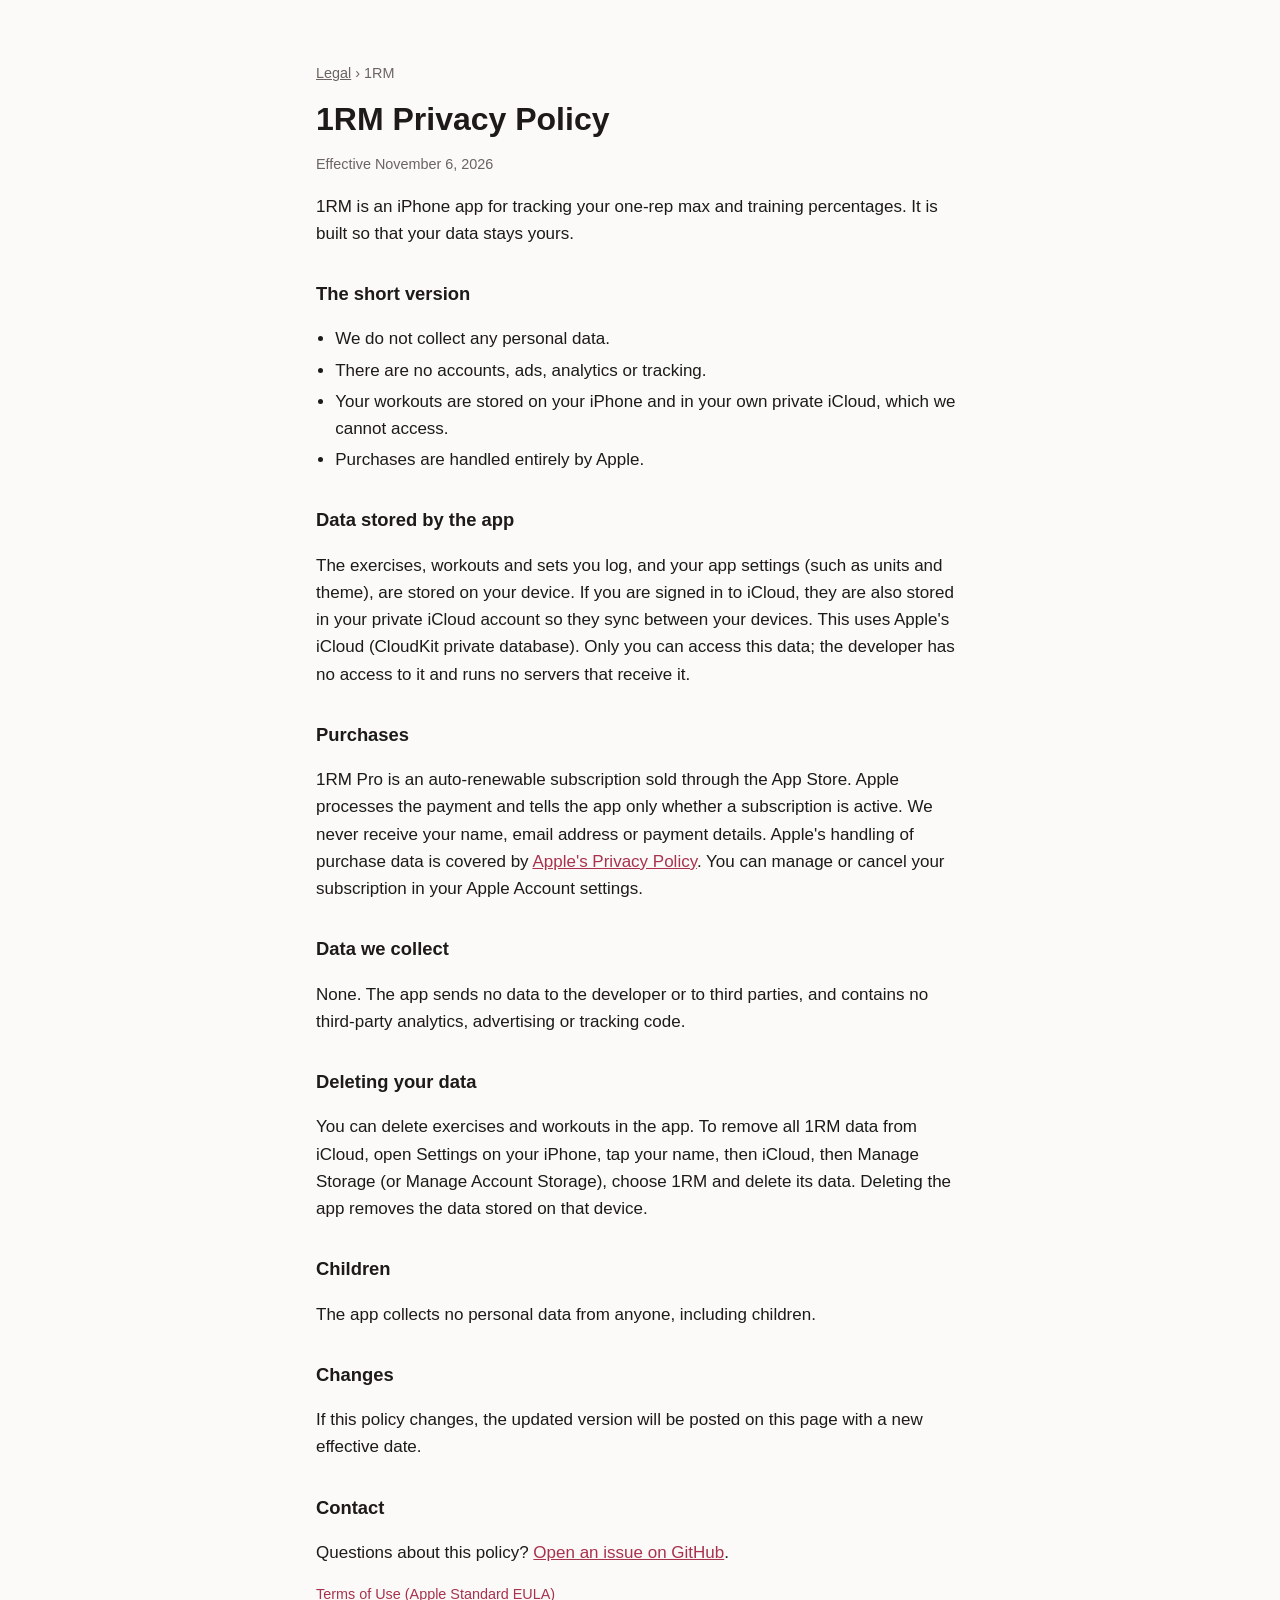
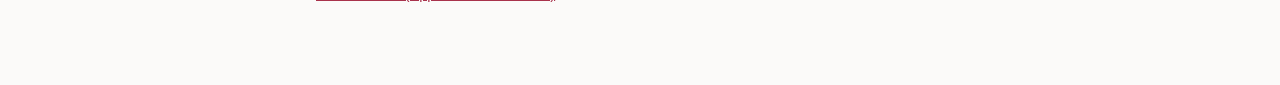
==== 1rm/privacy/index.html @ 7da2c037 "Add 1RM privacy policy and legal index Co-Authored-By: Claude Opus 5.5 <noreply@anthropic.com>" ====
<!doctype html>
<html lang="en">
<head>
<meta charset="utf-8">
<meta name="viewport" content="width=device-width, initial-scale=1">
<title>1RM Privacy Policy</title>
<link rel="stylesheet" href="../../style.css">
</head>
<body>
<main>
<p class="crumb"><a href="../../">Legal</a> › 1RM</p>
<h1>1RM Privacy Policy</h1>
<p class="meta">Effective November 6, 2026</p>

<p>1RM is an iPhone app for tracking your one-rep max and training percentages. It is built so that your data stays yours.</p>

<h2>The short version</h2>
<ul>
<li>We do not collect any personal data.</li>
<li>There are no accounts, ads, analytics or tracking.</li>
<li>Your workouts are stored on your iPhone and in your own private iCloud, which we cannot access.</li>
<li>Purchases are handled entirely by Apple.</li>
</ul>

<h2>Data stored by the app</h2>
<p>The exercises, workouts and sets you log, and your app settings (such as units and theme), are stored on your device. If you are signed in to iCloud, they are also stored in your private iCloud account so they sync between your devices. This uses Apple's iCloud (CloudKit private database). Only you can access this data; the developer has no access to it and runs no servers that receive it.</p>

<h2>Purchases</h2>
<p>1RM Pro is an auto-renewable subscription sold through the App Store. Apple processes the payment and tells the app only whether a subscription is active. We never receive your name, email address or payment details. Apple's handling of purchase data is covered by <a href="https://www.apple.com/legal/privacy/">Apple's Privacy Policy</a>. You can manage or cancel your subscription in your Apple Account settings.</p>

<h2>Data we collect</h2>
<p>None. The app sends no data to the developer or to third parties, and contains no third-party analytics, advertising or tracking code.</p>

<h2>Deleting your data</h2>
<p>You can delete exercises and workouts in the app. To remove all 1RM data from iCloud, open Settings on your iPhone, tap your name, then iCloud, then Manage Storage (or Manage Account Storage), choose 1RM and delete its data. Deleting the app removes the data stored on that device.</p>

<h2>Children</h2>
<p>The app collects no personal data from anyone, including children.</p>

<h2>Changes</h2>
<p>If this policy changes, the updated version will be posted on this page with a new effective date.</p>

<h2>Contact</h2>
<p>Questions about this policy? <a href="https://github.com/mmessell/legal/issues">Open an issue on GitHub</a>.</p>

<p class="meta"><a href="https://www.apple.com/legal/internet-services/itunes/dev/stdeula/">Terms of Use (Apple Standard EULA)</a></p>
</main>
</body>
</html>
---- style.css ----
:root {
  --bg: #fbfaf9;
  --text: #1d1a19;
  --muted: #6b6461;
  --link: #a8324c;
  --rule: #e6e1de;
}
@media (prefers-color-scheme: dark) {
  :root {
    --bg: #161414;
    --text: #f2eeec;
    --muted: #a59d99;
    --link: #f08aa0;
    --rule: #2e2a29;
  }
}
* { box-sizing: border-box; }
body {
  margin: 0;
  background: var(--bg);
  color: var(--text);
  font: 17px/1.6 -apple-system, BlinkMacSystemFont, "SF Pro Text", "Helvetica Neue", Arial, sans-serif;
}
main { max-width: 680px; margin: 0 auto; padding: 48px 16px 64px; }
h1 { font-size: 2rem; line-height: 1.2; margin: 0 0 4px; }
h2 { font-size: 1.15rem; margin: 2rem 0 0.5rem; }
a { color: var(--link); }
.meta, .crumb { color: var(--muted); font-size: 0.9rem; }
.crumb a { color: var(--muted); }
ul { padding-left: 1.2rem; }
li + li { margin-top: 0.25rem; }
.apps { list-style: none; padding: 0; }
.apps li { padding: 12px 0; border-top: 1px solid var(--rule); }
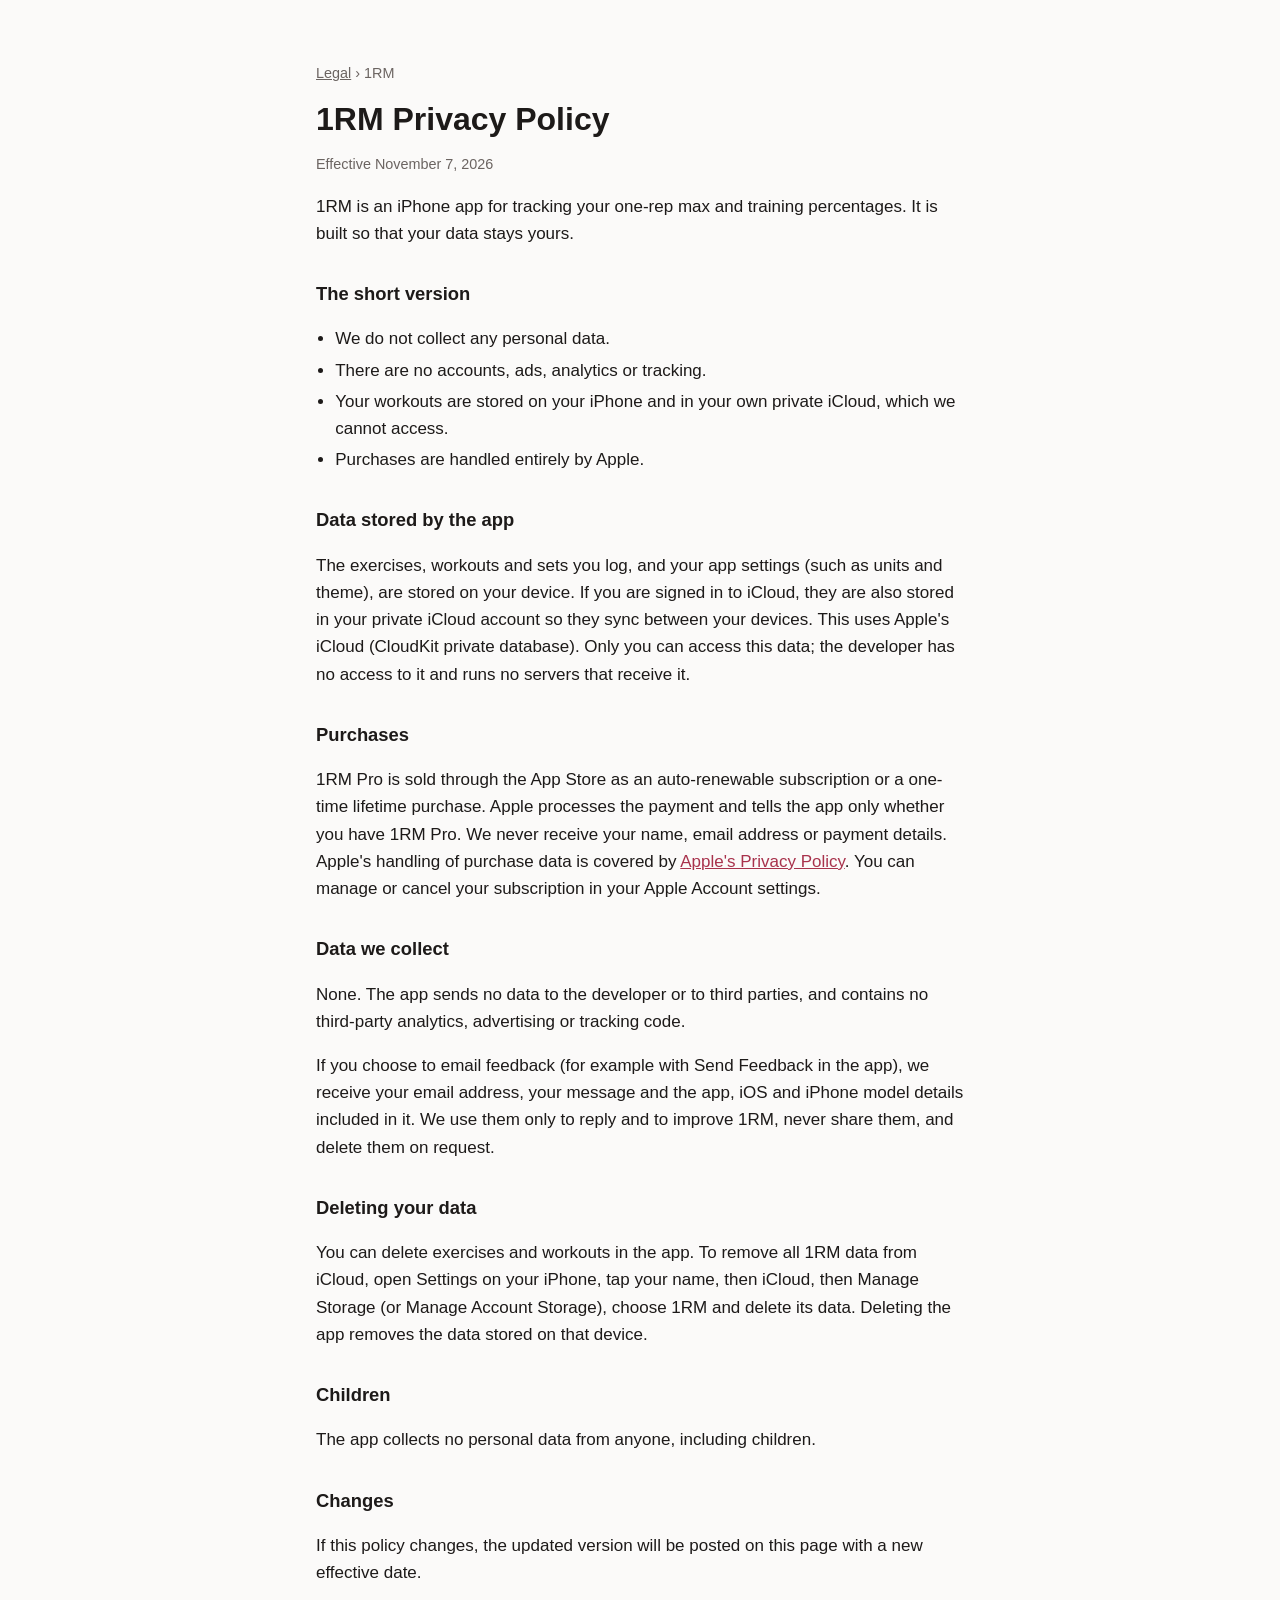
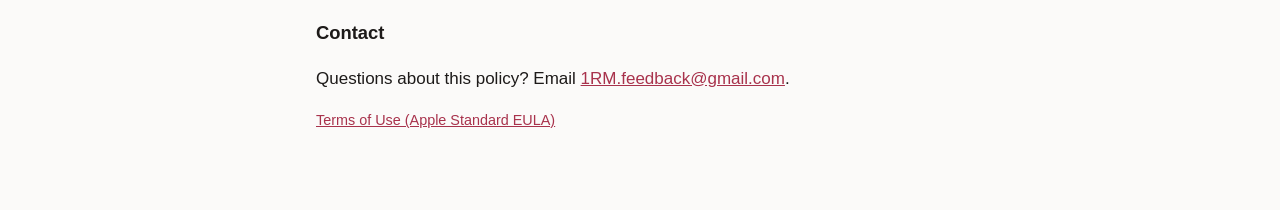
==== commit f4466aa7: "1RM: feedback email, lifetime purchase, restore steps Contact moves from GitHub issues to 1RM.feedba" ====
--- a/1rm/privacy/index.html
+++ b/1rm/privacy/index.html
@@ -10,7 +10,7 @@
 <main>
 <p class="crumb"><a href="../../">Legal</a> › 1RM</p>
 <h1>1RM Privacy Policy</h1>
-<p class="meta">Effective November 6, 2026</p>
+<p class="meta">Effective November 7, 2026</p>
 
 <p>1RM is an iPhone app for tracking your one-rep max and training percentages. It is built so that your data stays yours.</p>
 
@@ -26,10 +26,11 @@
 <p>The exercises, workouts and sets you log, and your app settings (such as units and theme), are stored on your device. If you are signed in to iCloud, they are also stored in your private iCloud account so they sync between your devices. This uses Apple's iCloud (CloudKit private database). Only you can access this data; the developer has no access to it and runs no servers that receive it.</p>
 
 <h2>Purchases</h2>
-<p>1RM Pro is an auto-renewable subscription sold through the App Store. Apple processes the payment and tells the app only whether a subscription is active. We never receive your name, email address or payment details. Apple's handling of purchase data is covered by <a href="https://www.apple.com/legal/privacy/">Apple's Privacy Policy</a>. You can manage or cancel your subscription in your Apple Account settings.</p>
+<p>1RM Pro is sold through the App Store as an auto-renewable subscription or a one-time lifetime purchase. Apple processes the payment and tells the app only whether you have 1RM Pro. We never receive your name, email address or payment details. Apple's handling of purchase data is covered by <a href="https://www.apple.com/legal/privacy/">Apple's Privacy Policy</a>. You can manage or cancel your subscription in your Apple Account settings.</p>
 
 <h2>Data we collect</h2>
 <p>None. The app sends no data to the developer or to third parties, and contains no third-party analytics, advertising or tracking code.</p>
+<p>If you choose to email feedback (for example with Send Feedback in the app), we receive your email address, your message and the app, iOS and iPhone model details included in it. We use them only to reply and to improve 1RM, never share them, and delete them on request.</p>
 
 <h2>Deleting your data</h2>
 <p>You can delete exercises and workouts in the app. To remove all 1RM data from iCloud, open Settings on your iPhone, tap your name, then iCloud, then Manage Storage (or Manage Account Storage), choose 1RM and delete its data. Deleting the app removes the data stored on that device.</p>
@@ -41,7 +42,7 @@
 <p>If this policy changes, the updated version will be posted on this page with a new effective date.</p>
 
 <h2>Contact</h2>
-<p>Questions about this policy? <a href="https://github.com/mmessell/legal/issues">Open an issue on GitHub</a>.</p>
+<p>Questions about this policy? Email <a href="mailto:1RM.feedback@gmail.com">1RM.feedback@gmail.com</a>.</p>
 
 <p class="meta"><a href="https://www.apple.com/legal/internet-services/itunes/dev/stdeula/">Terms of Use (Apple Standard EULA)</a></p>
 </main>
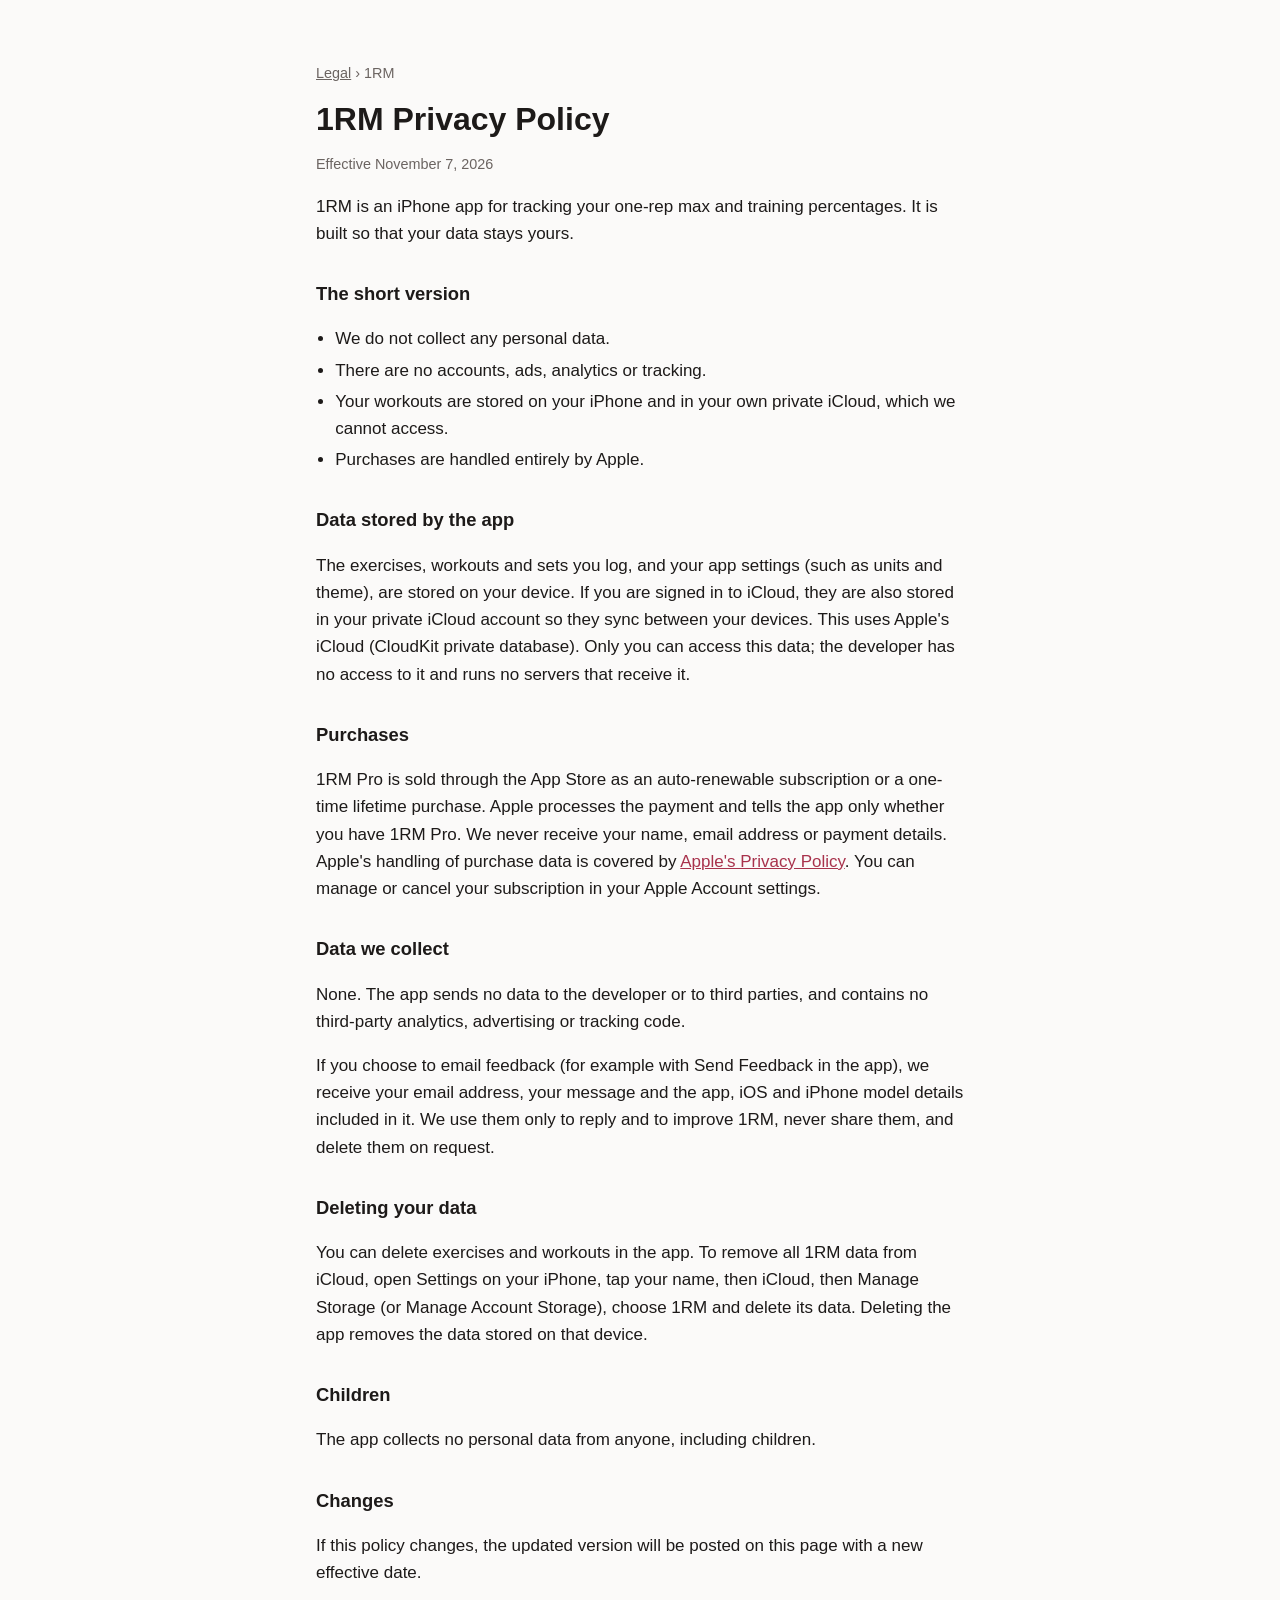
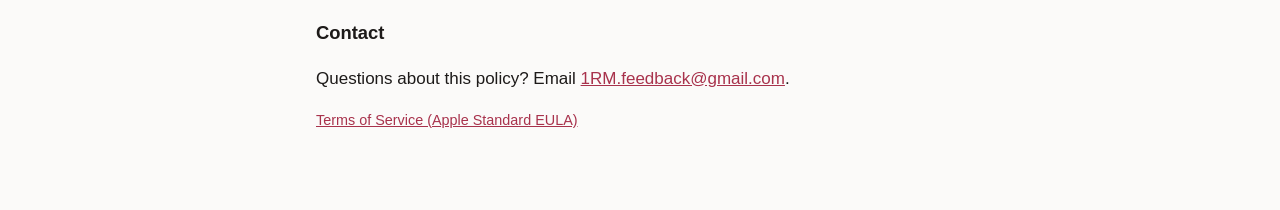
==== commit 2e654843: "1RM support: Terms of Service as in the app, workouts not lifts, Title Case setting names Co-Authore" ====
--- a/1rm/privacy/index.html
+++ b/1rm/privacy/index.html
@@ -44,7 +44,7 @@
 <h2>Contact</h2>
 <p>Questions about this policy? Email <a href="mailto:1RM.feedback@gmail.com">1RM.feedback@gmail.com</a>.</p>
 
-<p class="meta"><a href="https://www.apple.com/legal/internet-services/itunes/dev/stdeula/">Terms of Use (Apple Standard EULA)</a></p>
+<p class="meta"><a href="https://www.apple.com/legal/internet-services/itunes/dev/stdeula/">Terms of Service (Apple Standard EULA)</a></p>
 </main>
 </body>
 </html>
